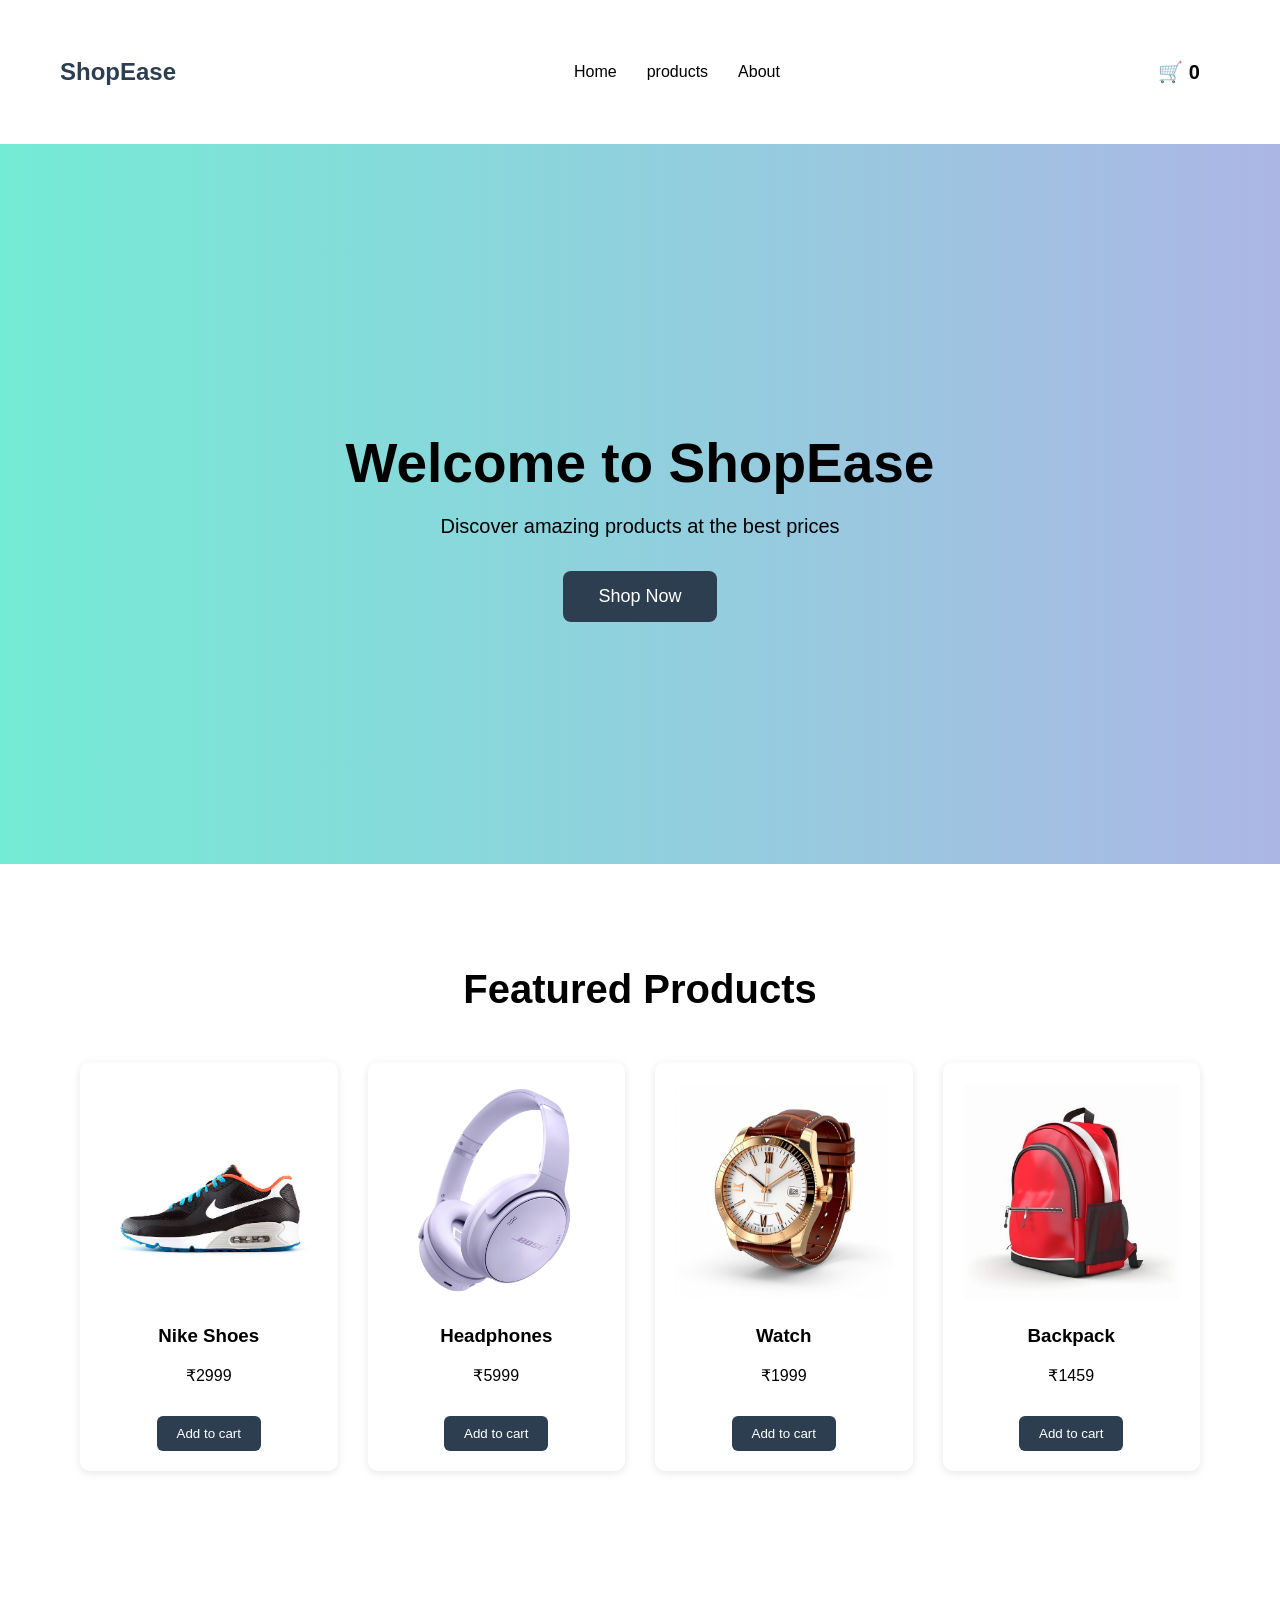
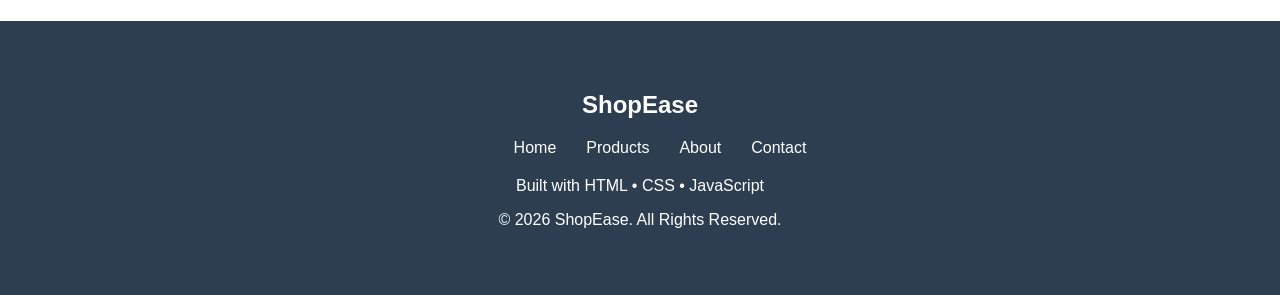
==== index.html @ 6b36ff21 "Initial commit - ShopEase E-commerce Website" ====
<!DOCTYPE html>
<html lang="en">
<head>
    <meta charset="UTF-8">
    <meta name="viewport" content="width=device-width, initial-scale=1.0">
    <title>ShopEase</title>
    <link rel="stylesheet" href="CSS/style.css">
</head>
<body>
    <header>
        <nav class="navbar">

            <div class="logo">
                <h1>ShopEase</h1>
            </div>

            <ul class="nav-links">
                <li><a href="#">Home</a></li>
                <li><a href="#">products</a></li>
                <li><a href="about.html">About</a></li>
            </ul>

            <a href="Cart/cart.html" class="cart">
                🛒 <span id="cart-count">0</span>
            </a>

        </nav>


    </header>

    <section class="hero">

        <div class="hero-content">

            <h2>Welcome to ShopEase</h2>

            <p>Discover amazing products at the best prices</p>

            <button>Shop Now</button>

        </div>

    </section>

    <section class="products">

        <h2>Featured Products</h2>

        <div class="product-container">

                
        </div>

    </section>

    <footer>

        <div class="footer-content">

            <h2>ShopEase</h2>

            <ul class="footer-links">
                <li><a href="#">Home</a></li>
                <li><a href="#">Products</a></li>
                <li><a href="#">About</a></li>
                <li><a href="#">Contact</a></li>
            </ul>

            <p>Built with HTML • CSS • JavaScript</p>
            <p>&copy; 2026 ShopEase. All Rights Reserved.</p>

        </div>

    </footer>

    <script src="JS/products.js"></script>
    <script src="JS/script.js"></script>
</body>
</html>
---- CSS/style.css ----
body {
    margin: 0;
    padding: 0;
    box-sizing: border-box;
    font-family: Arial, Helvetica, sans-serif;
}

.navbar {
    display: flex;
    justify-content: space-between;
    align-items: center;
    padding: 20px 60px;
    background-color: white;
    box-shadow: 0 2px 8px rgba(0, 0, 0, 0.1);
}

.logo h1{
    color: #2c3e50;
}

.nav-links{
    display: flex;
    list-style: none;
    gap: 30px;
}

.nav-links a{
    text-decoration: none;
    color: black;
    font-weight: 600px;
}

.nav-links a:hover{
    color: #0077ff;
}

.cart{
    text-decoration: none;
    color: black;
    font-size: 20px;
    font-weight: bold;
    display: flex;
    align-items: center;
    gap: 6px;
}

.hero{
    height: 80vh;

    display: flex;
    justify-content: center;
    align-items: center;

    text-align: center;

    background: linear-gradient(to right,#74ebd5,#ACB6E5);
}

.hero-content h2{
    font-size: 55px;
    margin-bottom: 20px;
}

.hero-content p{
    font-size: 20px;
    margin-bottom: 33px;
}

.hero-content button{
    padding: 15px 35px;
    border: none;
    border-radius: 8px;
    background-color: #2c3e50;
    color: white;
    font-size: 18px;
    cursor: pointer;
    transition: 0.3s;
}

.hero-content button:hover{
    background: #1b2838;
}

.products{
    padding: 70px 80px;
}

.products h2{
    text-align: center;
    font-size: 40px;
    margin-bottom: 50px;
}

.product-container{
    display: grid;
    grid-template-columns: repeat(4, 1fr);
    gap: 30px;
}

.product-card{
    background: white;
    border-radius: 10px;
    padding: 20px;
    text-align: center;
    box-shadow: 0 2px 8px rgba(0, 0, 0, 0.1);

    transition: 0.3s;
}

.product-card:hover{
    transform: translateY(-10px);
    box-shadow: 0 10px 25px rgba(0, 0, 0, 0.2);
}

.product-card img{
    width: 100%;
    height: 220px;
    object-fit: contain;
    background: white;
    border-radius: 8px;
}

.product-card button{
    margin-top: 15px;
    padding: 10px 20px;
    border: none;
    background: #2c3e50;
    color: white;
    border-radius: 6px;
    cursor: pointer;

    transition: background-color 0.3s ease
                box-shadow 0.3s ease;
}

.product-card button:hover{
    background: #3b536b;
    box-shadow: 0px 4px 10px rgba(0, 0, 0, 0.2);
}

.product-card button:active{
    background: hsl(210, 29%, 43%);
}

footer{
    background: #2c3e50;
    color: white;
    padding: 50px 20px;
    margin-top: 80px;
}

.footer-content{
    text-align: center;
}

.footer-links{
    display: flex;
    list-style: none;
    justify-content: center;
    gap: 30px;
    margin: 20px 0;
}

.footer-links a{
    text-decoration: none;
    color: white;
    transition: color 0.3s;
}

.footer-links a:hover{
    color: #74ebd5;
}

.cart{
    padding: 40px 20px;
}

.cart-container{
    max-width: 900px;
    margin: 0px auto;
}

.cart-item{
    width: 100%;
    display: flex;
    align-items: center;
    justify-content: space-between;

    background: white;
    padding: 20px;
    margin-bottom: 20px;
    border-radius: 10px;

    box-shadow: 0 2px 8px rgba(0,0,0,0.1);

    transition: box-shadow 0.3s ease,
                transform 0.3s ease;
}

.cart-item:hover{
    transform: translateY(-5px);
    box-shadow: 0 8px 20px rgba(0,0,0,0.15);
}

.cart-item img{
    height: 120px;
    width: 120px;
    object-fit: contain;
}

.cart-info{
    flex: 1;
    margin-left: 30px;
}

.cart-item button{
    padding: 8px 16px;
    background: #dc3545;
    color: white;
    border: none;
    border-radius: 6px;
    cursor: pointer;

    transition: background 0.3s ease,
                transform 0.2s ease;
}

.cart-item button:hover{
    background: #c82333;
    transform: scale(1.05);
}

.cart-container h2{
    margin-bottom: 30px;
}

.cart-total{
    margin-top: 30px;
    padding-top: 20px;
    border-top: 2px solid #ddd;
    text-align: right;
}

.cart-total h3{
    font-size: 1.8rem;
    color: #2c3e50;
}

.checkout-btn{
    margin-top: 15px;
    padding: 12px 15px;
    border: none;
    border-radius: 8px;
    background-color: #28a745;
    color: white;
    cursor: pointer;

    transition: background-color 0.3s ease,
                transform 0.2s ease;
}

.checkout-btn:hover{
    background-color: #218838;
    transform: translateY(-2px);
}

.remove-btn{
    transition: background-color 0.3s ease,
                transform 0.2s ease;
}

.remove-btn:hover{
    background-color: #c82333;
    transform: scale(1.05);
}

.quantity-controls button{
    width: 35px;
    height: 35px;
    
    border: none;
    border-radius: 50%;

    transition: transform 0.2s ease,
                background-color 0.3s ease;
}

.quantity-controls button:hover{
    background-color: #333;
    color: white;
    transform: scale(1.1);
}


.our-story{
    padding: 80px 20px;
}

.story-content{
    max-width: 900px;
    margin: auto;
    text-align: center;
}

.story-content h2{
    font-size: 2.5rem;
    margin-bottom: 25px;
}

.story-content p{
    line-height: 1.8;
    color: #555;
    margin-bottom: 20px;
}

.features{
    padding: 80px 20px;
    background: #f8f9fa;
}

.features h2{
    text-align: center;
    font-size: 2.5rem;
    margin-bottom: 50px;
}

.feature-container{
    display: flex;
    justify-content: center;
    gap: 30px;
    flex-wrap: wrap;
}

.feature-card{
    width: 280px;
    background: white;
    padding: 30px;
    border-radius: 10px;
    text-align: center;

    box-shadow: 0 2px 8px rgba(0, 0, 0, 0.1);

    transition: transform 0.3s ease,
                box-shadow 0.3s ease;
}

.feature-card:hover{
    transform: translateY(-8px);
    box-shadow: 0 8px 20px rgba(0, 0, 0, 0.15);
}

.feature-card h3{
    margin-bottom: 20px;
}

.feature-card p{
    color: #555;
    line-height: 1.6;
}

.stats{
    padding: 80px 20px;
    background: #f8f9fa;
}

.stats h2{
    text-align: center;
    font-size: 2.5rem;
    margin-bottom: 50px;
}

.stats-container{
    display: flex;
    justify-content: center;
    gap: 30px;
    flex-wrap: wrap;
}

.stat-card{
    width: 220px;
    padding: 30px;
    border-radius: 10px;
    text-align: center;
    background: white;

    box-shadow: 0 2px 8px rgba(0, 0, 0, 0.1);

    transition: transform 0.2s ease,
                box-shadow 0.3s ease;
}

.stat-card:hover{
    transform: translateY(-8px);
    box-shadow: 0 8px 20px rgba(0, 0, 0, 0.15);
}

.stat-card h3{
    font-size: 2.5rem;
    color: #007bff;
    margin-bottom: 10px;
}

.stat-card p{
    color: #555;
}

.tech-stack{
    padding: 80px 20px;
    text-align: center;
    background: #f8f9fa;
}

.tech-stack h2{
    font-size: 2.5rem;
    margin-bottom: 40px;
}

.tech-container{
    display: flex;
    justify-content: center;
    gap: 20px;
    flex-wrap: wrap;
}

.tech-container span{
    padding: 12px 14px;
    background: white;
    border-radius: 10px;
    font-weight: bold;

    box-shadow: 0 2px 8px rgba(0, 0, 0, 0.1);

    transition: all 0.3s ease
}

.tech-container span:hover{
    transform: translateY(-5px);
    background: #007bff;
    color: white;
}

@media(max-width:768px){

    .navbar{
        padding:20px 20px;
    }

    .nav-links{
        gap:15px;
    }

}

@media (max-width:768px){

    .logo h1{
        font-size: 2.3rem;
    }

    .hero h2{
        font-size:2.2rem;
    }

    .hero p{
        font-size:1rem;
    }

}

@media (max-width:768px){
    .product-card img{
        width:100%;
        max-height:220px;
        object-fit:contain;
    }

    .product-card{
        padding:15px;
    }

    .product-container{
        grid-template-columns: repeat(2, 1fr);
    }

}

@media(max-width: 768px){
    .cart-item{

    flex-direction:column;

    text-align:center;

    }
    .cart-info{

    margin:20px 0;

    }
    .quantity-controls{

    justify-content:center;

    }
}

@media (max-width:480px){

    .logo h1{
        font-size: 2rem;
    }

    .product-container{
        grid-template-columns: 1fr;
    }

    .product-card img{
    width:100%;
    max-height:220px;
    object-fit:contain;
    }

    .hero h2{
        font-size:1.8rem;
    }

    .product-card{
        width:100%;
    }

    .cart-item img{
        width:90px;
    }

    .navbar{
        flex-direction:column;
        align-items:center;
        gap:20px;
        padding:20px;
    }

    .nav-links{
        flex-direction:column;
        align-items:center;
        gap:12px;
    }

}
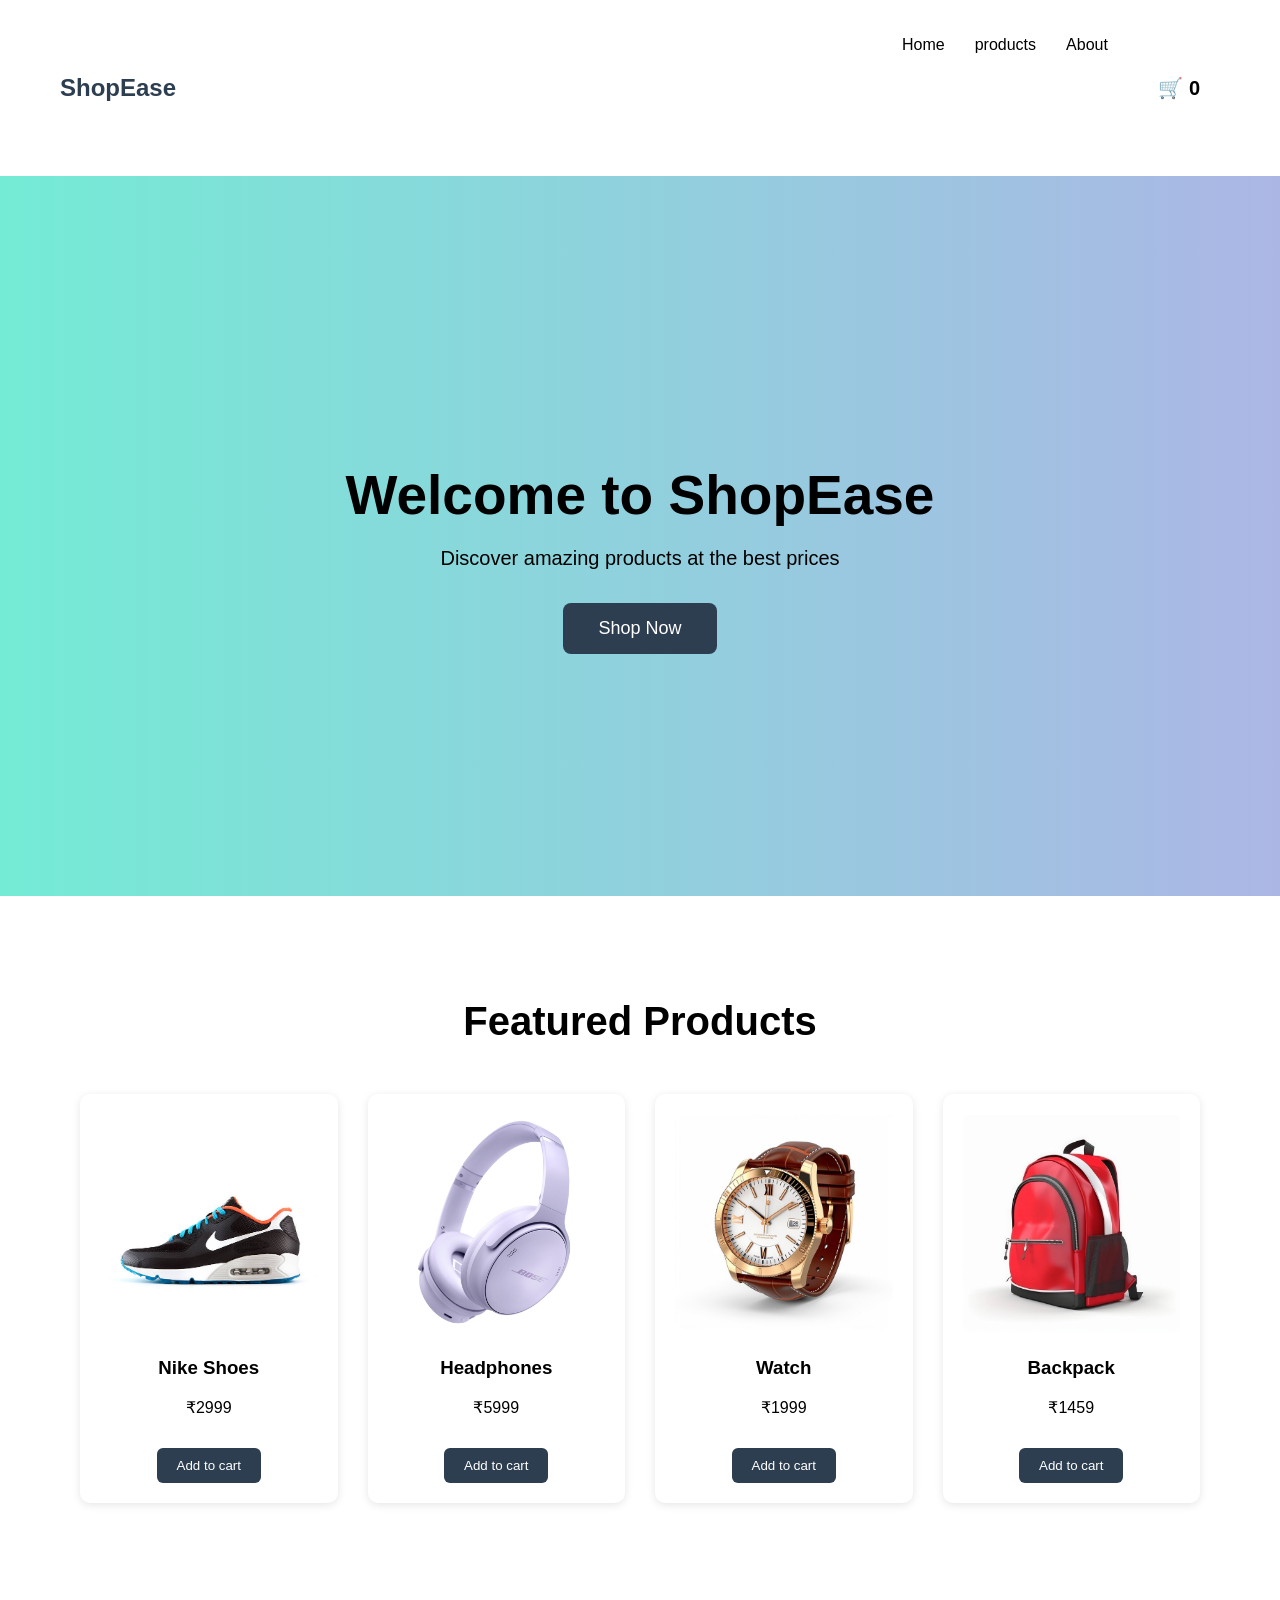
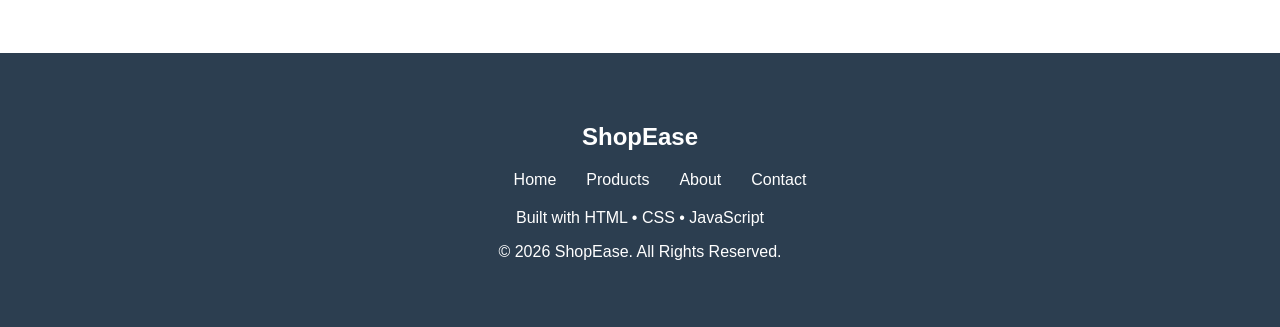
==== commit 30284553: "improved mobile navbar layout" ====
--- a/index.html
+++ b/index.html
@@ -18,11 +18,12 @@
                 <li><a href="#">Home</a></li>
                 <li><a href="#">products</a></li>
                 <li><a href="about.html">About</a></li>
+                <li>
+                    <a href="Cart/cart.html" class="cart">
+                       🛒 <span id="cart-count">0</span>
+                   </a>
+                </li>
             </ul>
-
-            <a href="Cart/cart.html" class="cart">
-                🛒 <span id="cart-count">0</span>
-            </a>
 
         </nav>
 
--- a/CSS/style.css
+++ b/CSS/style.css
@@ -535,14 +535,15 @@
     .navbar{
         flex-direction:column;
         align-items:center;
+        gap:12px;
+        padding:20px;
+    }
+
+    .nav-links{
+        flex-direction: row;
+        justify-content: center;
         gap:20px;
-        padding:20px;
-    }
-
-    .nav-links{
-        flex-direction:column;
-        align-items:center;
-        gap:12px;
+        flex-wrap: wrap;
     }
 
 }
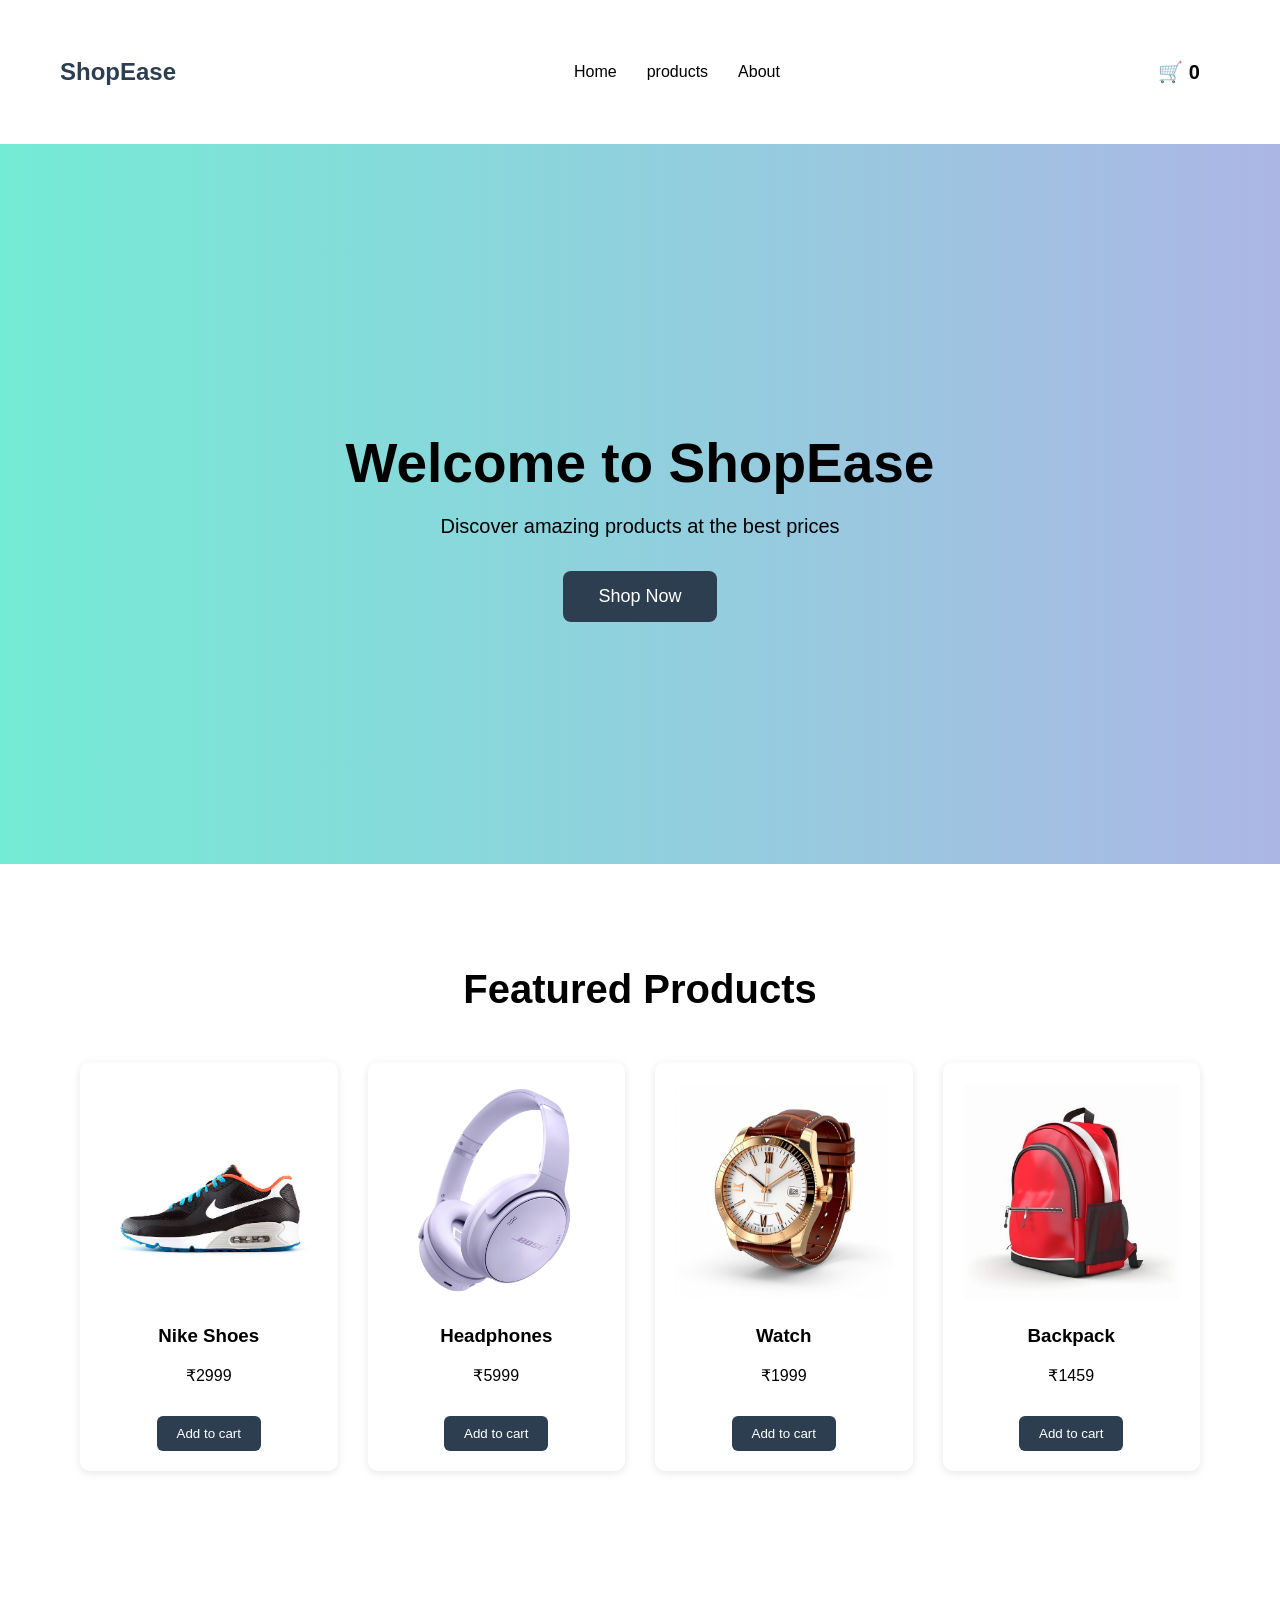
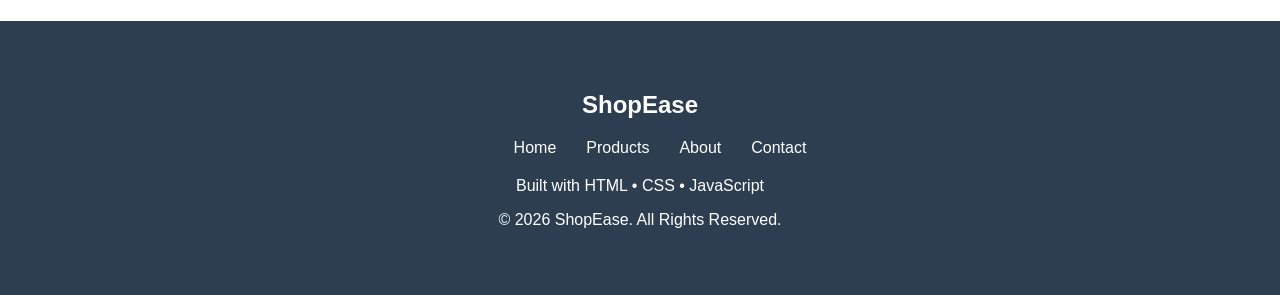
==== commit f93ad32e: "changed the desktops navbar" ====
--- a/index.html
+++ b/index.html
@@ -18,12 +18,11 @@
                 <li><a href="#">Home</a></li>
                 <li><a href="#">products</a></li>
                 <li><a href="about.html">About</a></li>
-                <li>
-                    <a href="Cart/cart.html" class="cart">
-                       🛒 <span id="cart-count">0</span>
-                   </a>
-                </li>
             </ul>
+
+            <a href="Cart/cart.html" class="cart">
+               🛒 <span id="cart-count">0</span>
+            </a>
 
         </nav>
 
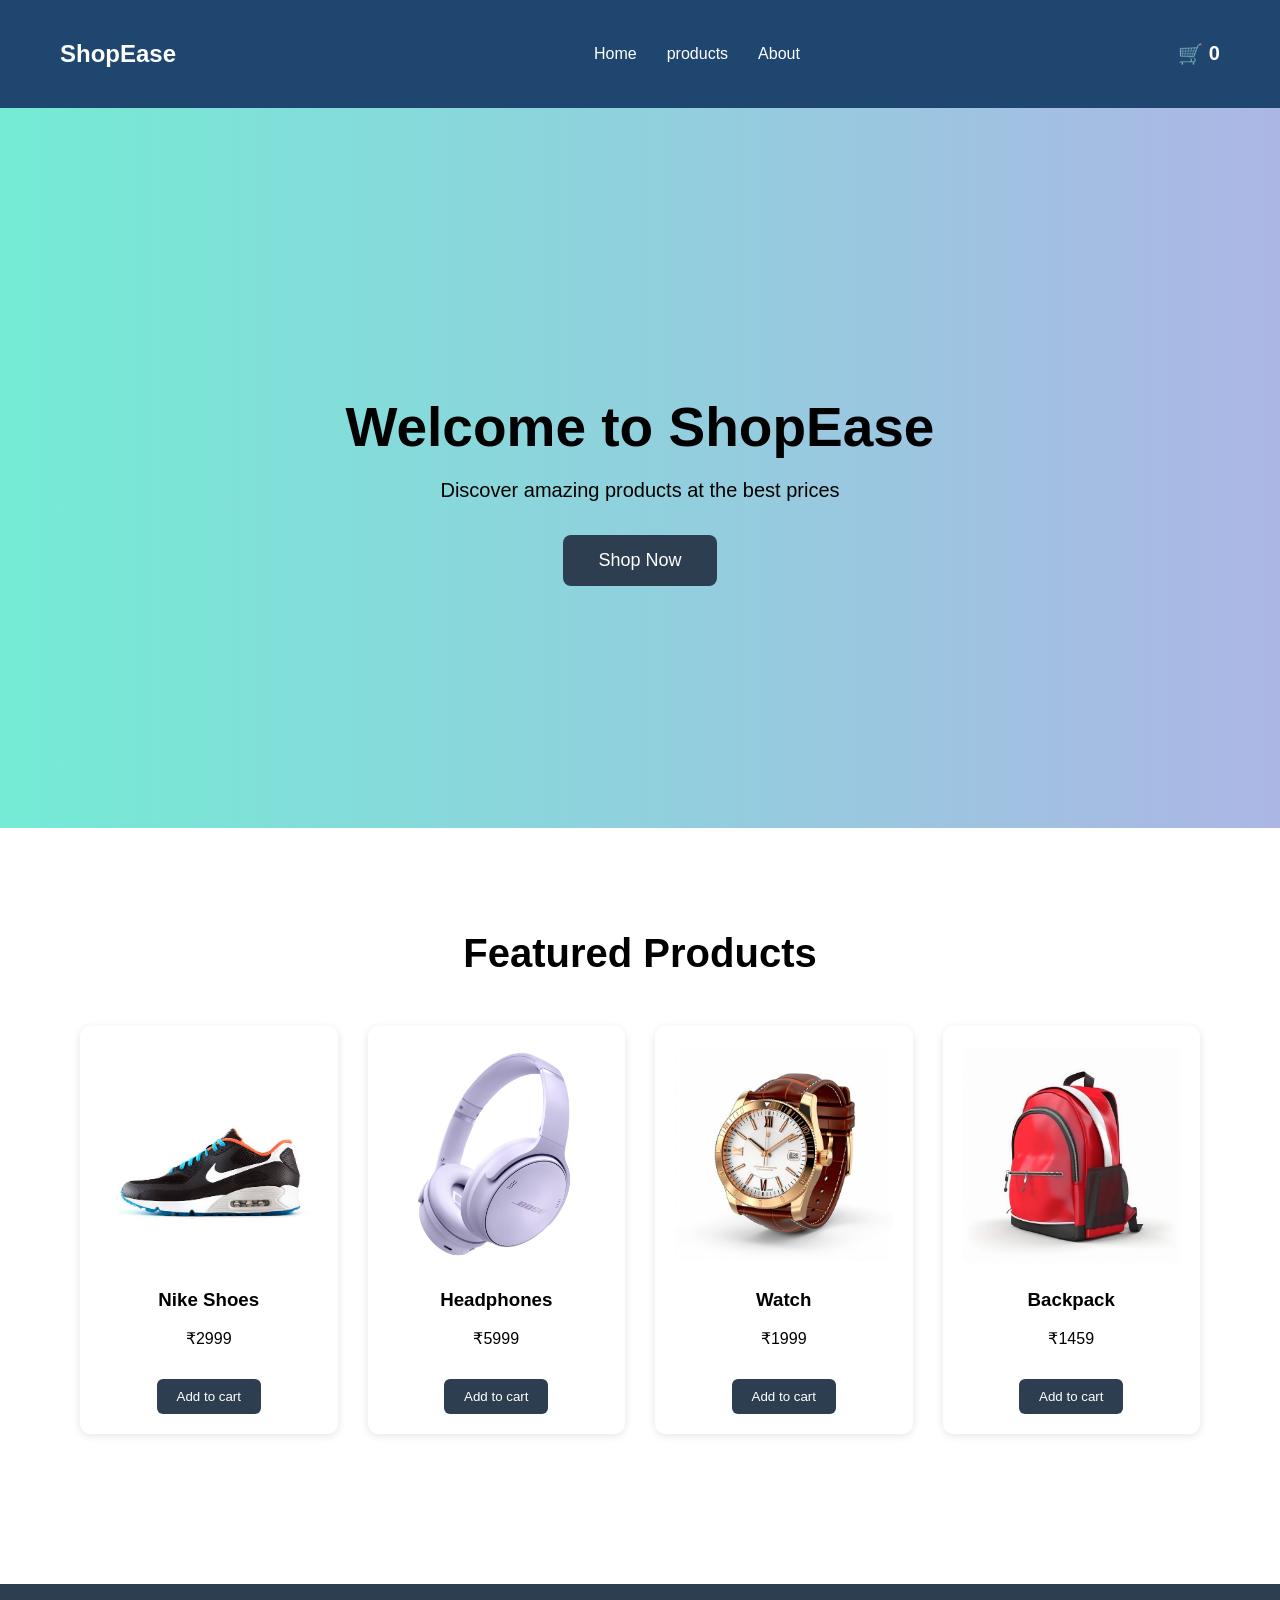
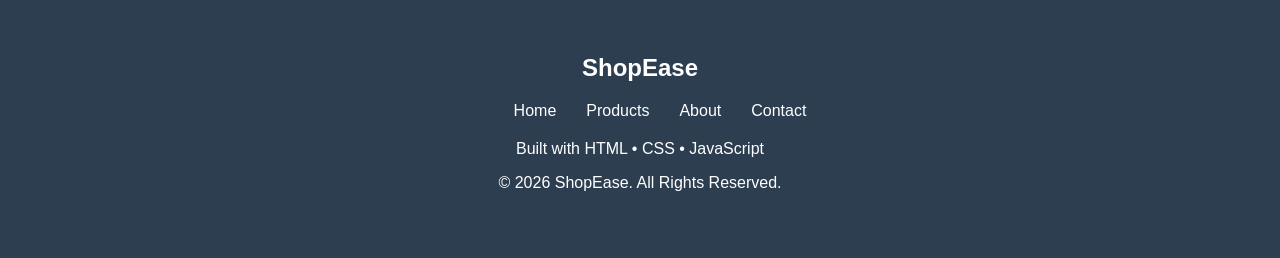
==== commit 96b3d164: "change the color of navbar and cart" ====
--- a/index.html
+++ b/index.html
@@ -20,7 +20,7 @@
                 <li><a href="about.html">About</a></li>
             </ul>
 
-            <a href="Cart/cart.html" class="cart">
+            <a href="Cart/cart.html" class="cart-logo">
                🛒 <span id="cart-count">0</span>
             </a>
 
--- a/CSS/style.css
+++ b/CSS/style.css
@@ -10,12 +10,12 @@
     justify-content: space-between;
     align-items: center;
     padding: 20px 60px;
-    background-color: white;
+    background-color: hsl(211, 56%, 28%);
     box-shadow: 0 2px 8px rgba(0, 0, 0, 0.1);
 }
 
 .logo h1{
-    color: #2c3e50;
+    color: white;
 }
 
 .nav-links{
@@ -26,7 +26,7 @@
 
 .nav-links a{
     text-decoration: none;
-    color: black;
+    color: white;
     font-weight: 600px;
 }
 
@@ -34,9 +34,9 @@
     color: #0077ff;
 }
 
-.cart{
+.cart-logo{
     text-decoration: none;
-    color: black;
+    color: white;
     font-size: 20px;
     font-weight: bold;
     display: flex;
@@ -172,6 +172,7 @@
 }
 
 .cart{
+    background: linear-gradient(to right,#74ebd5,#ACB6E5);
     padding: 40px 20px;
 }
 
